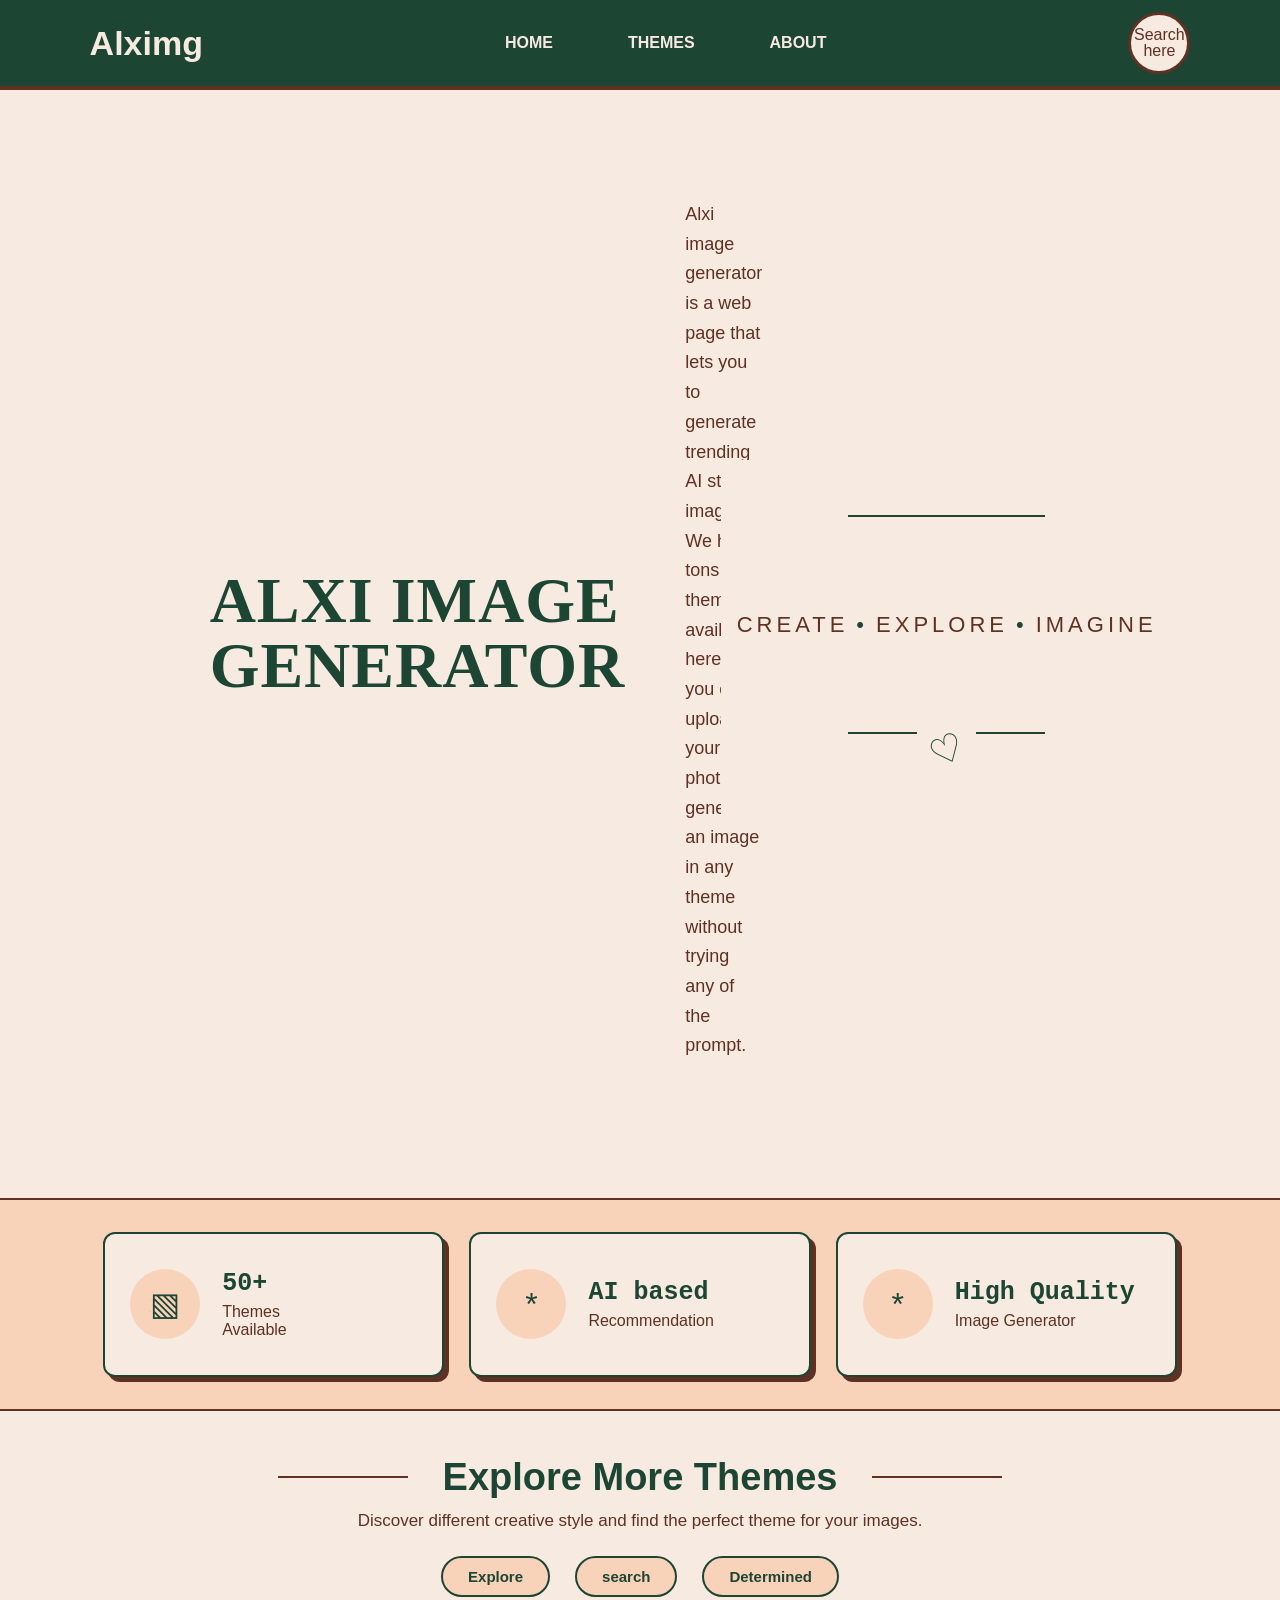
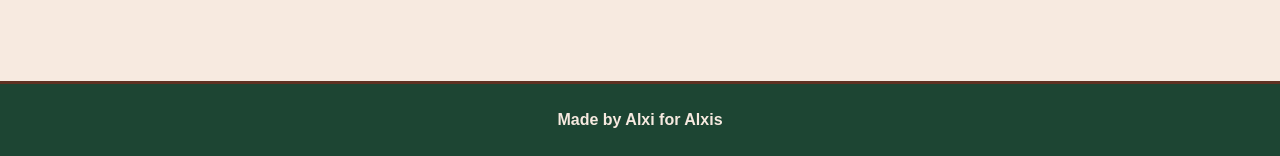
==== index.html @ 95098602 "all about themes page" ====
<!DOCTYPE html>
<html lang="en">

<head>
    <meta charset="UTF-8">
    <meta name="viewport" content="width=device-width, initial-scale=1.0">
    <title>Alxi Image Generator</title>
    <link rel="stylesheet" href="./style.css">
</head>

<body>

    <header class="header">

        <div class="logo">
            Alximg
        </div>

        <nav>
            <a href="#" class="active">HOME</a>
            <a href="#">THEMES</a>
            <a href="#">ABOUT</a>
        </nav>

        <button class="search btn" type="button" aria-label="Search">
            Search here
        </button>

    </header>

    <section class="cute">

        <div class="cute content">

            <h1>ALXI IMAGE GENERATOR</h1>

            <p>
                Alxi image generator is a web page that lets you to generate
                trending AI style images. We have tons of themes available here,
                so you can upload your photo to generate an image in any theme
                without trying any of the prompt.
            </p>

            <button class="browse btn" type="button">
                Browser Themes <span>→</span>
            </button>

        </div>

        <div class="cute decoration">

            <div class="line"></div>

            <div class="creative text">
                CREATE<span>•</span>EXPLORE<span>•</span>IMAGINE
            </div>

            <div class="decoration bottom">

                <div class="small line"></div>

                <div class="leaf">
                    ♡
                </div>

                <div class="small line"></div>

            </div>

        </div>

    </section>

    <section class="features">

        <div class="feature card">

            <div class="feature icon">
                ▧
            </div>

            <div>
                <h2>50+</h2>
                <p>
                    Themes<br>
                    Available
                </p>
            </div>

        </div>

        <div class="feature card">

            <div class="feature icon">
                *
            </div>

            <div>
                <h2>AI based</h2>
                <p>
                    Recommendation
                </p>
            </div>

        </div>

        <div class="feature card">

            <div class="feature icon">
                *
            </div>

            <div>
                <h2>High Quality</h2>
                <p>
                    Image Generator
                </p>
            </div>

        </div>

    </section>

    <section class="themes">

        <div class="theme heading">

            <span></span>

            <h2>Explore More Themes</h2>

            <span></span>

        </div>

        <p>
            Discover different creative style and find the perfect theme for your images.
        </p>

        <div class="theme list">

            <button type="button">Explore</button>
            <button type="button">search</button>
            <button type="button">Determined</button>

        </div>

    </section>

    <footer class="footer">

        <p>
            Made by Alxi for Alxis
        </p>

    </footer>

</body>

</html>
---- style.css ----
:root {
    --forest: #1D4533;
    --cream: #F7EAE0;
    --peach: #F9D2BA;
    --brown: #5E3122;
}

* {
    margin: 0;
    padding: 0;
    box-sizing: border-box;
}

html {
    scroll-behavior: smooth;
}

body {
    font-family: 'Gill Sans', 'Gill Sans MT', Calibri, 'Trebuchet MS', sans-serif;
    background: var(--cream);
    color: var(--brown);
}

.header {
    height: 90px;
    padding: 0 7%;
    display: flex;
    align-items: center;
    justify-content: space-between;
    background: var(--forest);
    border-bottom: 4px solid var(--brown);
}

.logo {
    font-family: 'Trebuchet MS', 'Lucida Sans Unicode', 'Lucida Grande',
        'Lucida Sans', Arial, sans-serif;
    font-size: 34px;
    font-weight: bold;
    color: var(--cream);
}

nav {
    display: flex;
    align-items: center;
    gap: 35px;
}

nav a {
    color: var(--cream);
    text-decoration: none;
    font-size: 16px;
    font-weight: bold;
    padding: 10px 20px;
    border-radius: 25px;
    transition: 0.3s;
}

nav a:hover,
nav a:active {
    background-color: var(--peach);
    color: var(--brown);
}

.search.btn {
    width: 62px;
    height: 62px;
    border-radius: 50%;
    border: 3px solid var(--brown);
    background: var(--cream);
    color: var(--brown);
    font-size: 16px;
    line-height: 1;
    display: flex;
    align-items: center;
    justify-content: center;
    cursor: pointer;
    transition: 0.3s;
}

.search.btn:hover {
    background: var(--peach);
    transform: scale(1.05);
}

.cute {
    min-height: 425px;
    padding: 55px 9%;
    display: flex;
    align-items: center;
    justify-content: space-between;
    gap: 60px;
    background: var(--cream);
}

.cute.content {
    width: 52%;
}

.cute h1 {
    font-family: Cambria, Cochin, Georgia, Times, 'Times New Roman', serif;
    font-size: clamp(42px, 5vw, 66px);
    line-height: 1.02;
    color: var(--forest);
    margin-bottom: 22px;
    letter-spacing: 1px;
}

.cute p {
    max-width: 600px;
    font-family: Impact, Haettenschweiler, 'Arial Narrow Bold', sans-serif;
    font-size: 18px;
    line-height: 1.65;
    color: var(--brown);
    margin-bottom: 27px;
}

.browse.btn {
    padding: 15px 32px;
    border: 3px solid var(--brown);
    border-radius: 35px;
    background: var(--forest);
    color: var(--cream);
    font-family: Arial, "Helvetica Neue", Helvetica, sans-serif;
    font-size: 18px;
    font-weight: bold;
    box-shadow: 0 6px 0 var(--peach);
    transition: 0.25s;
}

.browse.btn span {
    font-size: 25px;
    margin-left: 10px;
}

.browse.btn:hover {
    background: var(--brown);
    transform: translateY(-3px);
    box-shadow: 0 9px 0 var(--peach);
}

.cute.decoration {
    width: 43%;
    min-height: 280px;
    display: flex;
    flex-direction: column;
    align-items: center;
    justify-content: center;
}

.line {
    width: 75%;
    height: 2px;
    background: var(--forest);
    margin-bottom: 35px;
}

.creative.text {
    font-family: 'Lucida Sans', 'Lucida Sans Regular', 'Lucida Grande',
        'Lucida Sans Unicode', Geneva, Verdana, sans-serif;
    font-size: 22px;
    letter-spacing: 4px;
    color: var(--brown);
    text-align: center;
}

.creative.text span {
    color: var(--forest);
    margin: 0 8px;
}

.decoration.bottom {
    width: 75%;
    display: flex;
    align-items: center;
    justify-content: space-between;
    margin-top: 30px;
}

.small.line {
    width: 35%;
    height: 2px;
    background: var(--forest);
}

.leaf {
    font-size: 38px;
    color: var(--forest);
    transform: rotate(-25deg);
}

.features {
    padding: 32px 7%;
    display: flex;
    justify-content: center;
    gap: 25px;
    background: var(--peach);
    border-top: 2px solid var(--brown);
    border-bottom: 2px solid var(--brown);
}

.feature.card {
    width: 31%;
    min-height: 145px;
    padding: 25px;
    display: flex;
    align-items: center;
    gap: 22px;
    background: var(--cream);
    border: 2px solid var(--forest);
    border-radius: 12px;
    box-shadow: 5px 5px 0 var(--brown);
}

.feature.icon {
    min-width: 70px;
    height: 70px;
    border-radius: 50%;
    display: flex;
    align-items: center;
    justify-content: center;
    background: var(--peach);
    color: var(--forest);
    font-size: 32px;
}

.feature.card h2 {
    font-family: 'Courier New', Courier, monospace;
    font-size: 25px;
    color: var(--forest);
    margin-bottom: 5px;
}

.feature.card p {
    font-family: 'Gill Sans', 'Gill Sans MT', Calibri, 'Trebuchet MS', sans-serif;
    font-size: 16px;
    color: var(--brown);
}

.themes {
    min-height: 270px;
    padding: 45px 7%;
    text-align: center;
    background: var(--cream);
}

.theme.heading {
    display: flex;
    align-items: center;
    justify-content: center;
    gap: 35px;
    margin-bottom: 12px;
}

.theme.heading span {
    width: 130px;
    height: 2px;
    background: var(--brown);
}

.theme.heading h2 {
    font-family: Arial, Helvetica, sans-serif;
    font-size: 38px;
    color: var(--forest);
}

.themes > p {
    font-family: Impact, Haettenschweiler, 'Arial Narrow Bold', sans-serif;
    font-size: 17px;
    margin-bottom: 25px;
}

.theme.list {
    display: flex;
    justify-content: center;
    gap: 25px;
    flex-wrap: wrap;
}

.theme.list button {
    padding: 10px 25px;
    border: 2px solid var(--forest);
    border-radius: 25px;
    background: var(--peach);
    color: var(--forest);
    font-weight: bold;
    font-size: 15px;
    cursor: pointer;
    transition: 0.3s;
}

.theme.list button:hover {
    background: var(--forest);
    color: var(--cream);
}

.footer {
    min-height: 75px;
    display: flex;
    align-items: center;
    justify-content: center;
    background: var(--forest);
    color: var(--cream);
    border-top: 3px solid var(--brown);
    font-family: 'Segoe UI', Tahoma, Geneva, Verdana, sans-serif;
    font-weight: bold;
}
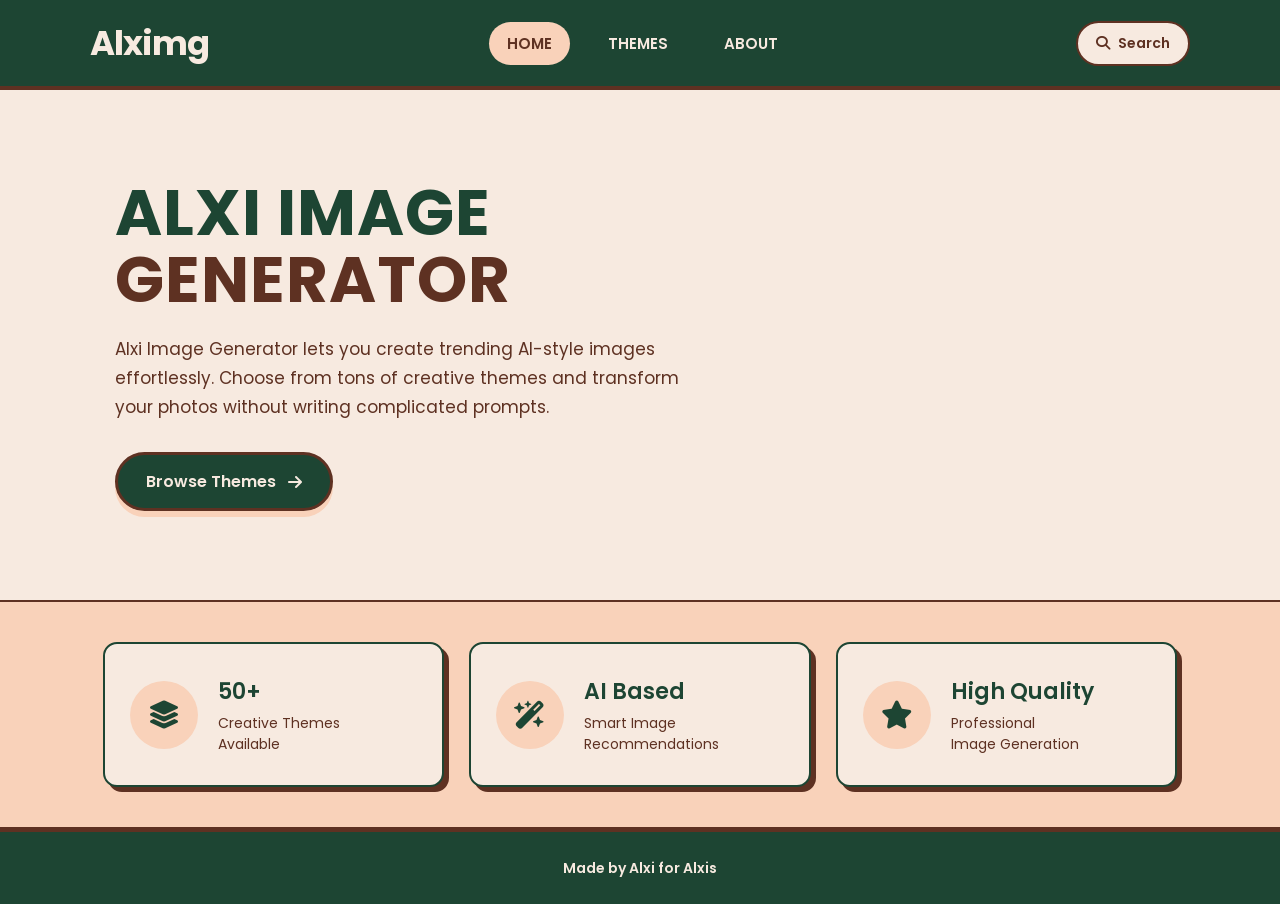
==== commit 5dfc8e37: "feat: refactor layout of index page" ====
--- a/index.html
+++ b/index.html
@@ -1,11 +1,22 @@
-
 <!DOCTYPE html>
 <html lang="en">
 
 <head>
     <meta charset="UTF-8">
     <meta name="viewport" content="width=device-width, initial-scale=1.0">
+
     <title>Alxi Image Generator</title>
+    <link rel="preconnect" href="https://fonts.googleapis.com">
+    <link rel="preconnect" href="https://fonts.gstatic.com" crossorigin>
+
+    <link
+        href="https://fonts.googleapis.com/css2?family=Poppins:wght@400;500;600;700&display=swap"
+        rel="stylesheet"
+    >
+    <link
+        rel="stylesheet"
+        href="https://cdnjs.cloudflare.com/ajax/libs/font-awesome/6.7.2/css/all.min.css"
+    >
     <link rel="stylesheet" href="./style.css">
 </head>
 
@@ -19,134 +30,108 @@
 
         <nav>
             <a href="#" class="active">HOME</a>
-            <a href="#">THEMES</a>
+            <a href="./Theme/">THEMES</a>
             <a href="#">ABOUT</a>
         </nav>
 
-        <button class="search btn" type="button" aria-label="Search">
-            Search here
+        <button class="search-btn" type="button">
+            <i class="fa-solid fa-magnifying-glass"></i>
+            <span>Search</span>
         </button>
 
     </header>
 
-    <section class="cute">
 
-        <div class="cute content">
+    <main>
 
-            <h1>ALXI IMAGE GENERATOR</h1>
+        <section class="hero">
 
-            <p>
-                Alxi image generator is a web page that lets you to generate
-                trending AI style images. We have tons of themes available here,
-                so you can upload your photo to generate an image in any theme
-                without trying any of the prompt.
-            </p>
+            <div class="hero-content">
 
-            <button class="browse btn" type="button">
-                Browser Themes <span>→</span>
-            </button>
+                <h1>
+                    ALXI IMAGE
+                    <span>GENERATOR</span>
+                </h1>
 
-        </div>
+                <p class="hero-description">
+                    Alxi Image Generator lets you create trending AI-style
+                    images effortlessly. Choose from tons of creative themes
+                    and transform your photos without writing complicated prompts.
+                </p>
 
-        <div class="cute decoration">
-
-            <div class="line"></div>
-
-            <div class="creative text">
-                CREATE<span>•</span>EXPLORE<span>•</span>IMAGINE
-            </div>
-
-            <div class="decoration bottom">
-
-                <div class="small line"></div>
-
-                <div class="leaf">
-                    ♡
-                </div>
-
-                <div class="small line"></div>
+                <a href="./Theme/" class="browse-btn">
+                    Browse Themes
+                    <i class="fa-solid fa-arrow-right"></i>
+                </a>
 
             </div>
 
-        </div>
+        </section>
 
-    </section>
 
-    <section class="features">
+        <section class="features">
 
-        <div class="feature card">
 
-            <div class="feature icon">
-                ▧
+            <div class="feature-card">
+
+                <div class="feature-icon">
+                    <i class="fa-solid fa-layer-group"></i>
+                </div>
+
+                <div class="feature-content">
+
+                    <h2>50+</h2>
+
+                    <p>
+                        Creative Themes<br>
+                        Available
+                    </p>
+
+                </div>
+
             </div>
 
-            <div>
-                <h2>50+</h2>
-                <p>
-                    Themes<br>
-                    Available
-                </p>
+            <div class="feature-card">
+
+                <div class="feature-icon">
+                    <i class="fa-solid fa-wand-magic-sparkles"></i>
+                </div>
+
+                <div class="feature-content">
+
+                    <h2>AI Based</h2>
+
+                    <p>
+                        Smart Image<br>
+                        Recommendations
+                    </p>
+
+                </div>
+
             </div>
 
-        </div>
+            <div class="feature-card">
 
-        <div class="feature card">
+                <div class="feature-icon">
+                    <i class="fa-solid fa-star"></i>
+                </div>
 
-            <div class="feature icon">
-                *
+                <div class="feature-content">
+
+                    <h2>High Quality</h2>
+
+                    <p>
+                        Professional<br>
+                        Image Generation
+                    </p>
+
+                </div>
+
             </div>
 
-            <div>
-                <h2>AI based</h2>
-                <p>
-                    Recommendation
-                </p>
-            </div>
+        </section>
 
-        </div>
-
-        <div class="feature card">
-
-            <div class="feature icon">
-                *
-            </div>
-
-            <div>
-                <h2>High Quality</h2>
-                <p>
-                    Image Generator
-                </p>
-            </div>
-
-        </div>
-
-    </section>
-
-    <section class="themes">
-
-        <div class="theme heading">
-
-            <span></span>
-
-            <h2>Explore More Themes</h2>
-
-            <span></span>
-
-        </div>
-
-        <p>
-            Discover different creative style and find the perfect theme for your images.
-        </p>
-
-        <div class="theme list">
-
-            <button type="button">Explore</button>
-            <button type="button">search</button>
-            <button type="button">Determined</button>
-
-        </div>
-
-    </section>
+    </main>
 
     <footer class="footer">
 
--- a/style.css
+++ b/style.css
@@ -1,3 +1,4 @@
+@import url('https://fonts.googleapis.com/css2?family=Poppins:wght@400;500;600;700&display=swap');
 
 :root {
     --forest: #1D4533;
@@ -17,291 +18,597 @@
 }
 
 body {
-    font-family: 'Gill Sans', 'Gill Sans MT', Calibri, 'Trebuchet MS', sans-serif;
+    font-family: 'Poppins', sans-serif;
     background: var(--cream);
     color: var(--brown);
 }
 
 .header {
-    height: 90px;
+    min-height: 90px;
+
     padding: 0 7%;
+
     display: flex;
     align-items: center;
     justify-content: space-between;
+
     background: var(--forest);
+
     border-bottom: 4px solid var(--brown);
 }
 
 .logo {
-    font-family: 'Trebuchet MS', 'Lucida Sans Unicode', 'Lucida Grande',
-        'Lucida Sans', Arial, sans-serif;
+    color: var(--cream);
+
+    font-family: 'Poppins', sans-serif;
     font-size: 34px;
-    font-weight: bold;
+    font-weight: 700;
+
+    letter-spacing: -1px;
+}
+
+nav {
+    display: flex;
+    align-items: center;
+
+    gap: 20px;
+}
+
+nav a {
+    padding: 10px 18px;
+
     color: var(--cream);
-}
-
-nav {
-    display: flex;
-    align-items: center;
-    gap: 35px;
-}
-
-nav a {
-    color: var(--cream);
+
     text-decoration: none;
-    font-size: 16px;
-    font-weight: bold;
-    padding: 10px 20px;
+
+    font-size: 15px;
+    font-weight: 600;
+
     border-radius: 25px;
-    transition: 0.3s;
+
+    transition: 0.3s ease;
 }
 
 nav a:hover,
-nav a:active {
-    background-color: var(--peach);
-    color: var(--brown);
-}
-
-.search.btn {
-    width: 62px;
-    height: 62px;
-    border-radius: 50%;
-    border: 3px solid var(--brown);
+nav a.active {
+    background: var(--peach);
+    color: var(--brown);
+}
+
+.search-btn {
+    display: flex;
+    align-items: center;
+    justify-content: center;
+
+    gap: 8px;
+
+    padding: 10px 18px;
+
+    border: 2px solid var(--brown);
+    border-radius: 25px;
+
     background: var(--cream);
     color: var(--brown);
-    font-size: 16px;
-    line-height: 1;
-    display: flex;
-    align-items: center;
-    justify-content: center;
+
+    font-family: 'Poppins', sans-serif;
+    font-size: 14px;
+    font-weight: 600;
+
     cursor: pointer;
-    transition: 0.3s;
-}
-
-.search.btn:hover {
+
+    transition: 0.3s ease;
+}
+
+.search-btn i {
+    font-size: 14px;
+}
+
+.search-btn:hover {
     background: var(--peach);
-    transform: scale(1.05);
-}
-
-.cute {
-    min-height: 425px;
-    padding: 55px 9%;
+    transform: translateY(-2px);
+}
+
+.hero {
+    min-height: 510px;
+
+    padding: 70px 9%;
+
     display: flex;
     align-items: center;
     justify-content: space-between;
-    gap: 60px;
+
+    gap: 70px;
+
     background: var(--cream);
 }
 
-.cute.content {
-    width: 52%;
-}
-
-.cute h1 {
-    font-family: Cambria, Cochin, Georgia, Times, 'Times New Roman', serif;
-    font-size: clamp(42px, 5vw, 66px);
-    line-height: 1.02;
-    color: var(--forest);
+.hero-content {
+    width: 55%;
+    max-width: 650px;
+
+    text-align: left;
+}
+
+.hero-label {
+    display: inline-flex;
+    align-items: center;
+
+    gap: 8px;
+
+    margin-bottom: 18px;
+
+    color: var(--forest);
+
+    font-size: 13px;
+    font-weight: 600;
+
+    letter-spacing: 2px;
+}
+
+.hero-label i {
+    font-size: 14px;
+}
+
+.hero h1 {
     margin-bottom: 22px;
+
+    color: var(--forest);
+
+    font-family: 'Poppins', sans-serif;
+
+    font-size: clamp(42px, 5vw, 68px);
+    font-weight: 700;
+
+    line-height: 1.05;
+
     letter-spacing: 1px;
 }
 
-.cute p {
+.hero h1 span {
+    display: block;
+
+    color: var(--brown);
+}
+
+.hero-description {
     max-width: 600px;
-    font-family: Impact, Haettenschweiler, 'Arial Narrow Bold', sans-serif;
-    font-size: 18px;
-    line-height: 1.65;
-    color: var(--brown);
-    margin-bottom: 27px;
-}
-
-.browse.btn {
-    padding: 15px 32px;
+
+    margin-bottom: 30px;
+
+    color: var(--brown);
+
+    font-size: 17px;
+    font-weight: 400;
+
+    line-height: 1.7;
+}
+
+.browse-btn {
+    display: inline-flex;
+    align-items: center;
+    justify-content: center;
+
+    gap: 12px;
+
+    padding: 14px 28px;
+
     border: 3px solid var(--brown);
     border-radius: 35px;
+
     background: var(--forest);
     color: var(--cream);
-    font-family: Arial, "Helvetica Neue", Helvetica, sans-serif;
-    font-size: 18px;
-    font-weight: bold;
+
+    text-decoration: none;
+
+    font-family: 'Poppins', sans-serif;
+    font-size: 16px;
+    font-weight: 600;
+
     box-shadow: 0 6px 0 var(--peach);
-    transition: 0.25s;
-}
-
-.browse.btn span {
-    font-size: 25px;
-    margin-left: 10px;
-}
-
-.browse.btn:hover {
+
+    transition: 0.25s ease;
+}
+
+.browse-btn i {
+    font-size: 16px;
+}
+
+.browse-btn:hover {
     background: var(--brown);
+
     transform: translateY(-3px);
+
     box-shadow: 0 9px 0 var(--peach);
 }
 
-.cute.decoration {
-    width: 43%;
-    min-height: 280px;
+.hero-decoration {
+    position: relative;
+
+    width: 40%;
+    min-height: 370px;
+
     display: flex;
     flex-direction: column;
-    align-items: center;
-    justify-content: center;
-}
-
-.line {
-    width: 75%;
+
+    align-items: center;
+    justify-content: center;
+}
+
+.image-card {
+    width: 270px;
+    height: 235px;
+
+    display: flex;
+    flex-direction: column;
+
+    align-items: center;
+    justify-content: center;
+
+    background: var(--peach);
+
+    border: 3px solid var(--forest);
+    border-radius: 28px;
+
+    box-shadow: 8px 8px 0 var(--brown);
+
+    transform: rotate(3deg);
+
+    z-index: 2;
+}
+
+.image-icon {
+    width: 82px;
+    height: 82px;
+
+    margin-bottom: 15px;
+
+    display: flex;
+    align-items: center;
+    justify-content: center;
+
+    border-radius: 20px;
+
+    background: var(--cream);
+    color: var(--forest);
+}
+
+.image-icon i {
+    font-size: 43px;
+}
+
+.image-card h3 {
+    margin-bottom: 3px;
+
+    color: var(--forest);
+
+    font-size: 20px;
+    font-weight: 700;
+
+    letter-spacing: 4px;
+}
+
+.image-card p {
+    color: var(--brown);
+
+    text-align: center;
+
+    font-size: 13px;
+    line-height: 1.5;
+}
+
+.floating-icon {
+    position: absolute;
+
+    width: 50px;
+    height: 50px;
+
+    display: flex;
+    align-items: center;
+    justify-content: center;
+
+    border: 2px solid var(--forest);
+    border-radius: 50%;
+
+    background: var(--cream);
+    color: var(--forest);
+
+    font-size: 20px;
+
+    z-index: 3;
+}
+
+.icon-one {
+    top: 35px;
+    right: 12%;
+}
+
+.icon-two {
+    bottom: 95px;
+    left: 8%;
+}
+
+.icon-three {
+    bottom: 35px;
+    right: 7%;
+}
+
+.icon-four {
+    top: 105px;
+    left: 8%;
+}
+
+.decoration-line {
+    width: 70%;
     height: 2px;
+
+    margin-top: 45px;
+
     background: var(--forest);
-    margin-bottom: 35px;
-}
-
-.creative.text {
-    font-family: 'Lucida Sans', 'Lucida Sans Regular', 'Lucida Grande',
-        'Lucida Sans Unicode', Geneva, Verdana, sans-serif;
-    font-size: 22px;
-    letter-spacing: 4px;
-    color: var(--brown);
-    text-align: center;
-}
-
-.creative.text span {
-    color: var(--forest);
-    margin: 0 8px;
-}
-
-.decoration.bottom {
-    width: 75%;
-    display: flex;
-    align-items: center;
-    justify-content: space-between;
-    margin-top: 30px;
-}
-
-.small.line {
-    width: 35%;
-    height: 2px;
-    background: var(--forest);
-}
-
-.leaf {
-    font-size: 38px;
-    color: var(--forest);
-    transform: rotate(-25deg);
+}
+
+.creative-text {
+    margin-top: 16px;
+
+    color: var(--brown);
+
+    font-size: 12px;
+    font-weight: 600;
+
+    letter-spacing: 3px;
+}
+
+.creative-text span {
+    margin: 0 6px;
+
+    color: var(--forest);
 }
 
 .features {
-    padding: 32px 7%;
-    display: flex;
-    justify-content: center;
+    padding: 40px 7%;
+
+    display: flex;
+    align-items: stretch;
+    justify-content: center;
+
     gap: 25px;
+
     background: var(--peach);
+
     border-top: 2px solid var(--brown);
     border-bottom: 2px solid var(--brown);
 }
 
-.feature.card {
+.feature-card {
     width: 31%;
     min-height: 145px;
+
     padding: 25px;
-    display: flex;
-    align-items: center;
-    gap: 22px;
+
+    display: flex;
+    align-items: center;
+
+    gap: 20px;
+
     background: var(--cream);
+
     border: 2px solid var(--forest);
-    border-radius: 12px;
+    border-radius: 14px;
+
     box-shadow: 5px 5px 0 var(--brown);
-}
-
-.feature.icon {
-    min-width: 70px;
-    height: 70px;
+
+    transition: 0.25s ease;
+}
+
+.feature-card:hover {
+    transform: translateY(-4px);
+}
+
+.feature-icon {
+    flex: 0 0 68px;
+
+    width: 68px;
+    height: 68px;
+
+    display: flex;
+    align-items: center;
+    justify-content: center;
+
     border-radius: 50%;
-    display: flex;
-    align-items: center;
-    justify-content: center;
+
     background: var(--peach);
     color: var(--forest);
-    font-size: 32px;
-}
-
-.feature.card h2 {
-    font-family: 'Courier New', Courier, monospace;
-    font-size: 25px;
-    color: var(--forest);
+}
+
+.feature-icon i {
+    font-size: 28px;
+}
+
+.feature-content {
+    text-align: left;
+}
+
+.feature-content h2 {
     margin-bottom: 5px;
-}
-
-.feature.card p {
-    font-family: 'Gill Sans', 'Gill Sans MT', Calibri, 'Trebuchet MS', sans-serif;
-    font-size: 16px;
-    color: var(--brown);
-}
-
-.themes {
-    min-height: 270px;
-    padding: 45px 7%;
+
+    color: var(--forest);
+
+    font-size: 22px;
+    font-weight: 600;
+}
+
+.feature-content p {
+    color: var(--brown);
+
+    font-size: 14px;
+
+    line-height: 1.5;
+}
+
+.footer {
+    min-height: 75px;
+
+    padding: 20px 7%;
+
+    display: flex;
+    align-items: center;
+    justify-content: center;
+
     text-align: center;
-    background: var(--cream);
-}
-
-.theme.heading {
-    display: flex;
-    align-items: center;
-    justify-content: center;
-    gap: 35px;
-    margin-bottom: 12px;
-}
-
-.theme.heading span {
-    width: 130px;
-    height: 2px;
-    background: var(--brown);
-}
-
-.theme.heading h2 {
-    font-family: Arial, Helvetica, sans-serif;
-    font-size: 38px;
-    color: var(--forest);
-}
-
-.themes > p {
-    font-family: Impact, Haettenschweiler, 'Arial Narrow Bold', sans-serif;
-    font-size: 17px;
-    margin-bottom: 25px;
-}
-
-.theme.list {
-    display: flex;
-    justify-content: center;
-    gap: 25px;
-    flex-wrap: wrap;
-}
-
-.theme.list button {
-    padding: 10px 25px;
-    border: 2px solid var(--forest);
-    border-radius: 25px;
-    background: var(--peach);
-    color: var(--forest);
-    font-weight: bold;
-    font-size: 15px;
-    cursor: pointer;
-    transition: 0.3s;
-}
-
-.theme.list button:hover {
+
     background: var(--forest);
     color: var(--cream);
-}
-
-.footer {
-    min-height: 75px;
-    display: flex;
-    align-items: center;
-    justify-content: center;
-    background: var(--forest);
-    color: var(--cream);
+
     border-top: 3px solid var(--brown);
-    font-family: 'Segoe UI', Tahoma, Geneva, Verdana, sans-serif;
-    font-weight: bold;
-}+}
+
+.footer p {
+    font-size: 14px;
+    font-weight: 600;
+}
+
+@media (max-width: 900px) {
+
+    .header {
+        padding: 15px 5%;
+    }
+
+    .hero {
+        padding: 60px 7%;
+
+        gap: 40px;
+    }
+
+    .hero h1 {
+        font-size: 48px;
+    }
+
+    .feature-card {
+        padding: 20px;
+    }
+
+    .feature-icon {
+        flex-basis: 58px;
+
+        width: 58px;
+        height: 58px;
+    }
+
+    .feature-icon i {
+        font-size: 24px;
+    }
+
+    .feature-content h2 {
+        font-size: 19px;
+    }
+
+}
+
+@media (max-width: 700px) {
+
+    .header {
+        min-height: auto;
+
+        padding: 18px 6%;
+
+        flex-wrap: wrap;
+
+        gap: 15px;
+    }
+
+    .logo {
+        font-size: 28px;
+    }
+
+    nav {
+        order: 3;
+
+        width: 100%;
+
+        justify-content: center;
+
+        gap: 5px;
+    }
+
+    nav a {
+        padding: 8px 11px;
+
+        font-size: 12px;
+    }
+
+    .search-btn {
+        padding: 9px 14px;
+
+        font-size: 12px;
+    }
+
+    .hero {
+        min-height: auto;
+
+        padding: 55px 7%;
+
+        flex-direction: column;
+
+        align-items: flex-start;
+
+        gap: 55px;
+    }
+
+    .hero-content {
+        width: 100%;
+
+        max-width: 100%;
+    }
+
+    .hero-label {
+        font-size: 11px;
+
+        letter-spacing: 1.5px;
+    }
+
+    .hero h1 {
+        margin-bottom: 18px;
+
+        font-size: clamp(38px, 11vw, 55px);
+    }
+
+    .hero-description {
+        font-size: 15px;
+    }
+
+    .hero-decoration {
+        width: 100%;
+
+        min-height: 330px;
+    }
+
+    .image-card {
+        width: 245px;
+        height: 215px;
+    }
+
+    .floating-icon {
+        width: 45px;
+        height: 45px;
+
+        font-size: 17px;
+    }
+
+    .features {
+        padding: 35px 7%;
+
+        flex-direction: column;
+
+        gap: 20px;
+    }
+
+    .feature-card {
+        width: 100%;
+
+        min-height: 125px;
+    }
+
+    .footer {
+        min-height: 65px;
+    }
+
+}
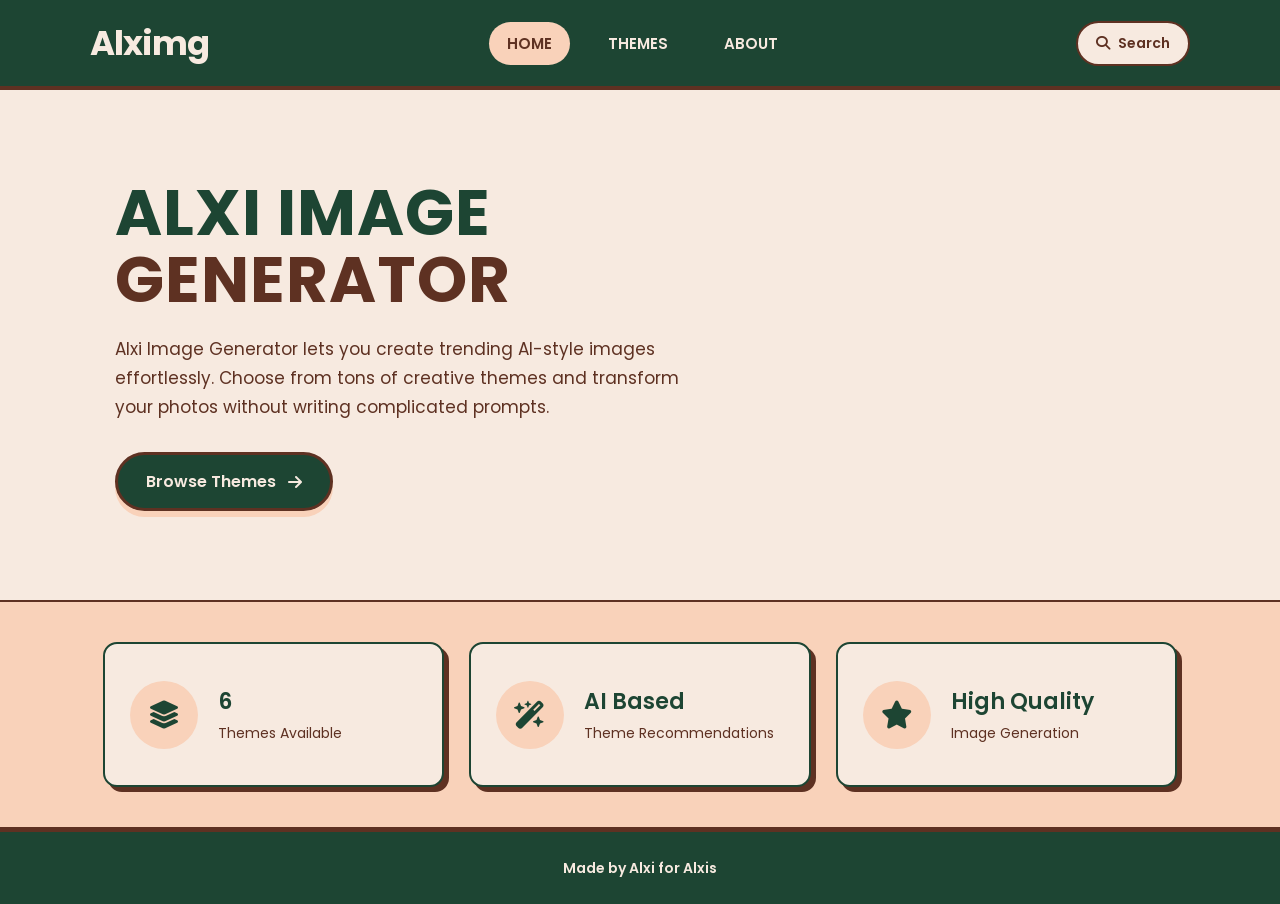
==== commit 99007eb8: "all about few changes in index.html" ====
--- a/index.html
+++ b/index.html
@@ -80,11 +80,10 @@
 
                 <div class="feature-content">
 
-                    <h2>50+</h2>
+                    <h2>6</h2>
 
                     <p>
-                        Creative Themes<br>
-                        Available
+                        Themes Available
                     </p>
 
                 </div>
@@ -102,8 +101,7 @@
                     <h2>AI Based</h2>
 
                     <p>
-                        Smart Image<br>
-                        Recommendations
+                        Theme Recommendations
                     </p>
 
                 </div>
@@ -121,7 +119,6 @@
                     <h2>High Quality</h2>
 
                     <p>
-                        Professional<br>
                         Image Generation
                     </p>
 
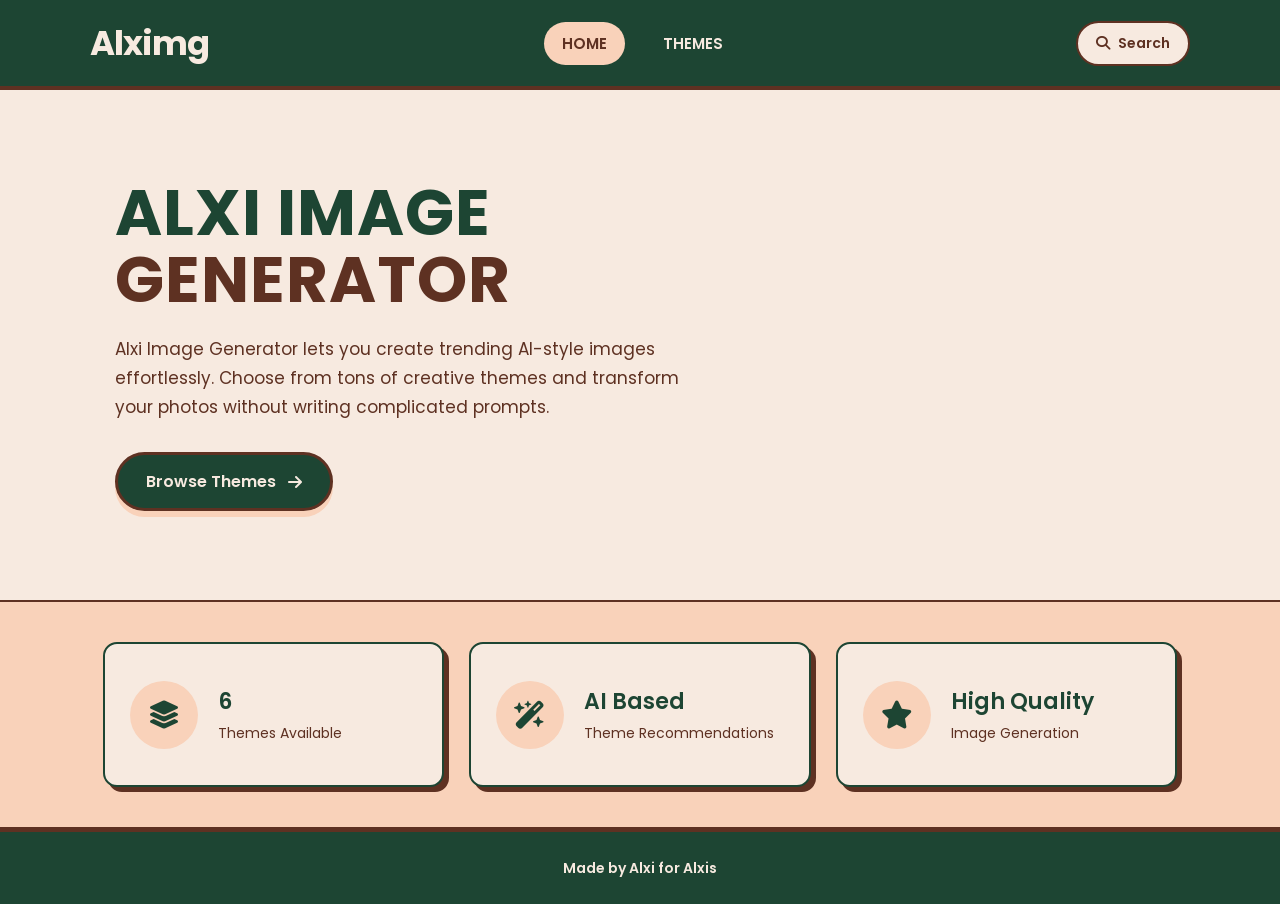
==== commit 0e446d90: "i removing the unused theme button from the nav bar" ====
--- a/index.html
+++ b/index.html
@@ -21,7 +21,6 @@
 </head>
 
 <body>
-
     <header class="header">
 
         <div class="logo">
@@ -31,7 +30,6 @@
         <nav>
             <a href="#" class="active">HOME</a>
             <a href="./Theme/">THEMES</a>
-            <a href="#">ABOUT</a>
         </nav>
 
         <button class="search-btn" type="button">
@@ -140,4 +138,4 @@
 
 </body>
 
-</html>
+</html>
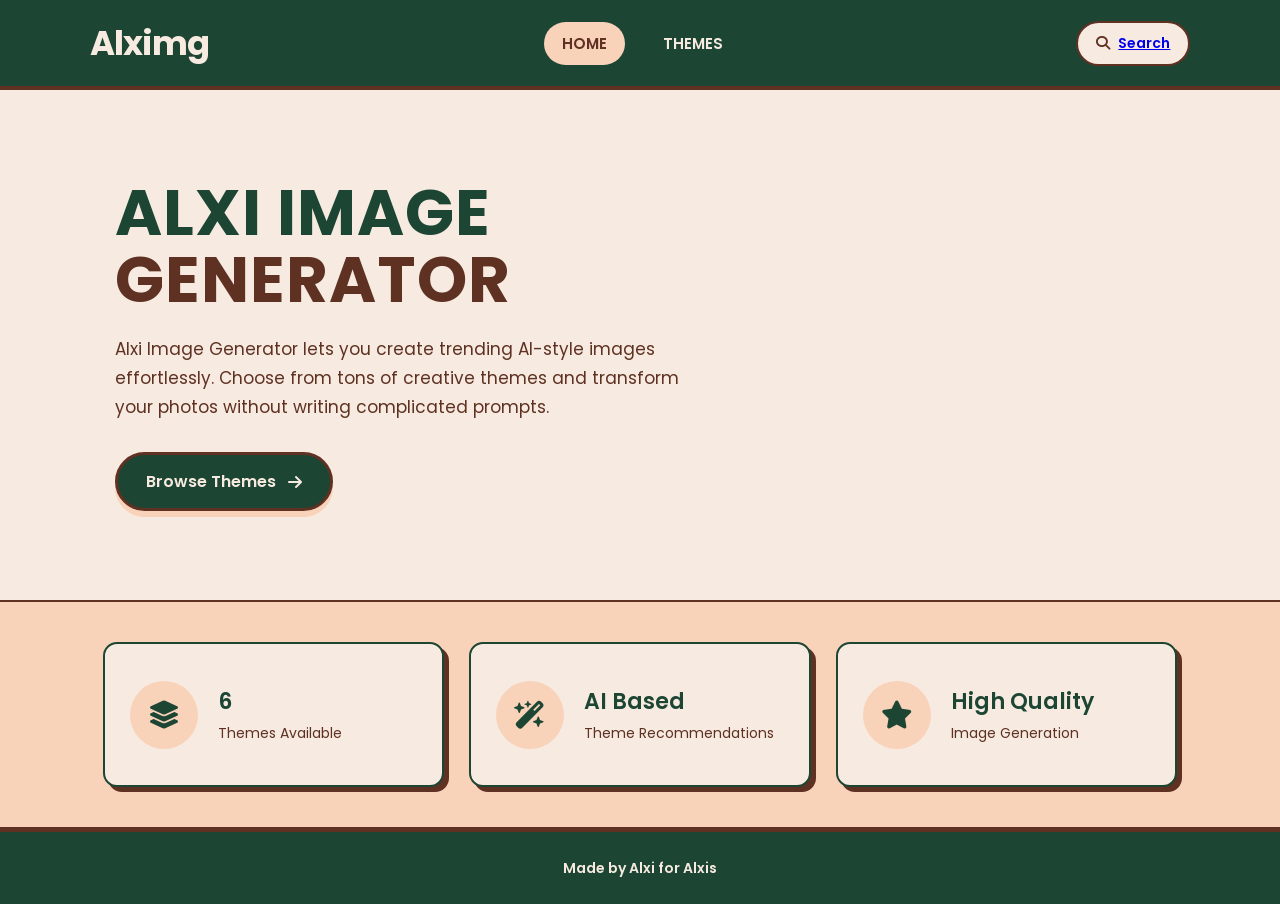
==== commit 7571fdb5: "making search button in the nav working" ====
--- a/index.html
+++ b/index.html
@@ -34,7 +34,8 @@
 
         <button class="search-btn" type="button">
             <i class="fa-solid fa-magnifying-glass"></i>
-            <span>Search</span>
+     <a href="./Theme/#theme-search">Search</a>
+
         </button>
 
     </header>
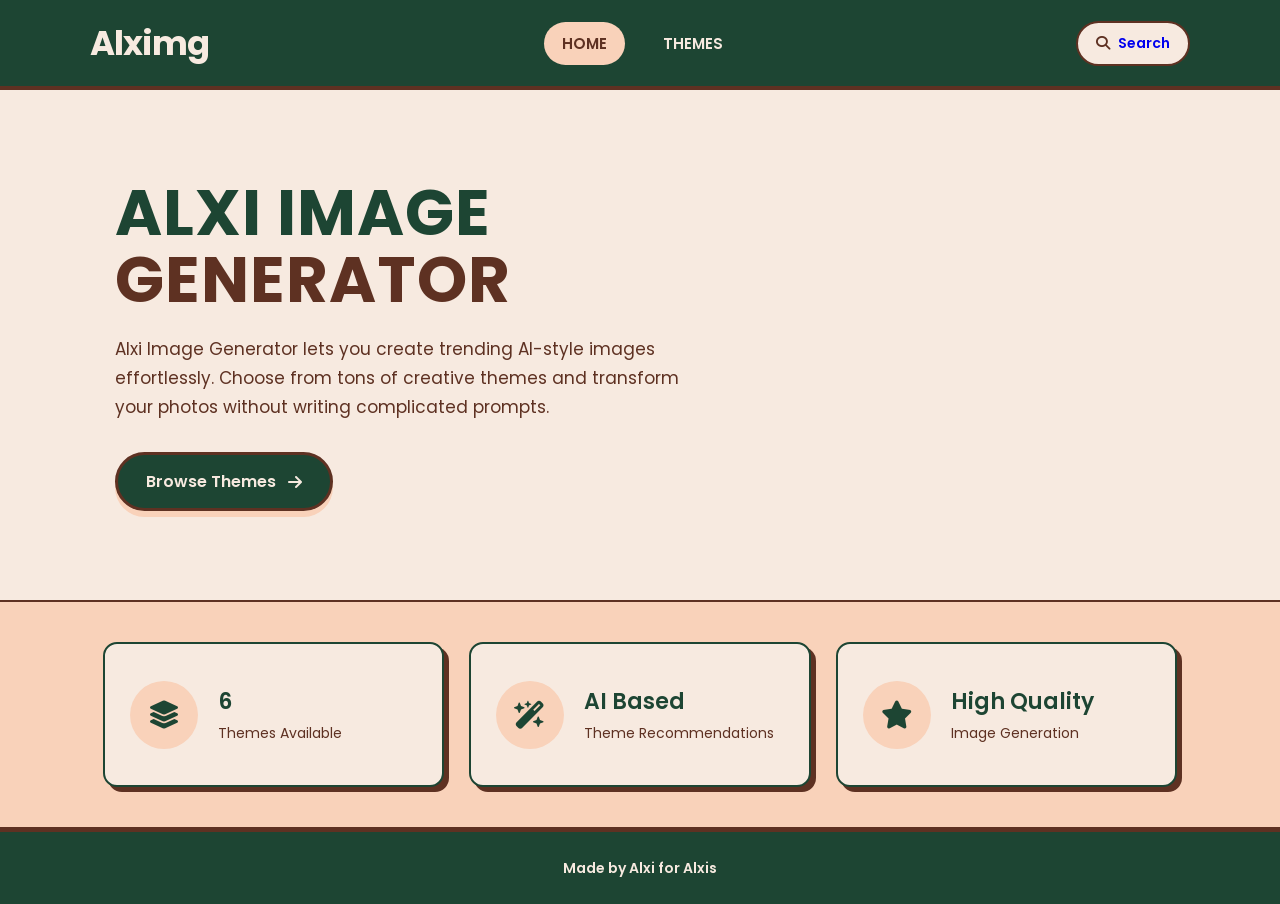
==== commit 991f088b: "feat: code formatting using zed's default formatter" ====
--- a/index.html
+++ b/index.html
@@ -1,142 +1,104 @@
-<!DOCTYPE html>
+<!doctype html>
 <html lang="en">
+    <head>
+        <meta charset="UTF-8" />
+        <meta name="viewport" content="width=device-width, initial-scale=1.0" />
 
-<head>
-    <meta charset="UTF-8">
-    <meta name="viewport" content="width=device-width, initial-scale=1.0">
+        <title>Alxi Image Generator</title>
+        <link rel="preconnect" href="https://fonts.googleapis.com" />
+        <link rel="preconnect" href="https://fonts.gstatic.com" crossorigin />
 
-    <title>Alxi Image Generator</title>
-    <link rel="preconnect" href="https://fonts.googleapis.com">
-    <link rel="preconnect" href="https://fonts.gstatic.com" crossorigin>
+        <link
+            href="https://fonts.googleapis.com/css2?family=Poppins:wght@400;500;600;700&display=swap"
+            rel="stylesheet"
+        />
+        <link
+            rel="stylesheet"
+            href="https://cdnjs.cloudflare.com/ajax/libs/font-awesome/6.7.2/css/all.min.css"
+        />
+        <link rel="stylesheet" href="./style.css" />
+    </head>
 
-    <link
-        href="https://fonts.googleapis.com/css2?family=Poppins:wght@400;500;600;700&display=swap"
-        rel="stylesheet"
-    >
-    <link
-        rel="stylesheet"
-        href="https://cdnjs.cloudflare.com/ajax/libs/font-awesome/6.7.2/css/all.min.css"
-    >
-    <link rel="stylesheet" href="./style.css">
-</head>
+    <body>
+        <header class="header">
+            <div class="logo">Alximg</div>
 
-<body>
-    <header class="header">
+            <nav>
+                <a href="#" class="active">HOME</a>
+                <a href="./Theme/">THEMES</a>
+            </nav>
 
-        <div class="logo">
-            Alximg
-        </div>
+            <button class="search-btn" type="button">
+                <i class="fa-solid fa-magnifying-glass"></i>
+                <a href="./Themes/#theme-search" style="text-decoration: none"
+                    >Search</a
+                >
+            </button>
+        </header>
 
-        <nav>
-            <a href="#" class="active">HOME</a>
-            <a href="./Theme/">THEMES</a>
-        </nav>
+        <main>
+            <section class="hero">
+                <div class="hero-content">
+                    <h1>
+                        ALXI IMAGE
+                        <span>GENERATOR</span>
+                    </h1>
 
-        <button class="search-btn" type="button">
-            <i class="fa-solid fa-magnifying-glass"></i>
-     <a href="./Theme/#theme-search">Search</a>
+                    <p class="hero-description">
+                        Alxi Image Generator lets you create trending AI-style
+                        images effortlessly. Choose from tons of creative themes
+                        and transform your photos without writing complicated
+                        prompts.
+                    </p>
 
-        </button>
+                    <a href="./Theme/" class="browse-btn">
+                        Browse Themes
+                        <i class="fa-solid fa-arrow-right"></i>
+                    </a>
+                </div>
+            </section>
 
-    </header>
+            <section class="features">
+                <div class="feature-card">
+                    <div class="feature-icon">
+                        <i class="fa-solid fa-layer-group"></i>
+                    </div>
 
+                    <div class="feature-content">
+                        <h2>6</h2>
 
-    <main>
-
-        <section class="hero">
-
-            <div class="hero-content">
-
-                <h1>
-                    ALXI IMAGE
-                    <span>GENERATOR</span>
-                </h1>
-
-                <p class="hero-description">
-                    Alxi Image Generator lets you create trending AI-style
-                    images effortlessly. Choose from tons of creative themes
-                    and transform your photos without writing complicated prompts.
-                </p>
-
-                <a href="./Theme/" class="browse-btn">
-                    Browse Themes
-                    <i class="fa-solid fa-arrow-right"></i>
-                </a>
-
-            </div>
-
-        </section>
-
-
-        <section class="features">
-
-
-            <div class="feature-card">
-
-                <div class="feature-icon">
-                    <i class="fa-solid fa-layer-group"></i>
+                        <p>Themes Available</p>
+                    </div>
                 </div>
 
-                <div class="feature-content">
+                <div class="feature-card">
+                    <div class="feature-icon">
+                        <i class="fa-solid fa-wand-magic-sparkles"></i>
+                    </div>
 
-                    <h2>6</h2>
+                    <div class="feature-content">
+                        <h2>AI Based</h2>
 
-                    <p>
-                        Themes Available
-                    </p>
-
+                        <p>Theme Recommendations</p>
+                    </div>
                 </div>
 
-            </div>
+                <div class="feature-card">
+                    <div class="feature-icon">
+                        <i class="fa-solid fa-star"></i>
+                    </div>
 
-            <div class="feature-card">
+                    <div class="feature-content">
+                        <h2>High Quality</h2>
 
-                <div class="feature-icon">
-                    <i class="fa-solid fa-wand-magic-sparkles"></i>
+                        <p>Image Generation</p>
+                    </div>
                 </div>
+            </section>
+        </main>
 
-                <div class="feature-content">
-
-                    <h2>AI Based</h2>
-
-                    <p>
-                        Theme Recommendations
-                    </p>
-
-                </div>
-
-            </div>
-
-            <div class="feature-card">
-
-                <div class="feature-icon">
-                    <i class="fa-solid fa-star"></i>
-                </div>
-
-                <div class="feature-content">
-
-                    <h2>High Quality</h2>
-
-                    <p>
-                        Image Generation
-                    </p>
-
-                </div>
-
-            </div>
-
-        </section>
-
-    </main>
-
-    <footer class="footer">
-
-        <p>
-            Made by Alxi for Alxis
-        </p>
-
-    </footer>
-
-</body>
-
-</html>+        <footer class="footer">
+            <p>Made by Alxi for Alxis</p>
+        </footer>
+    </body>
+</html>
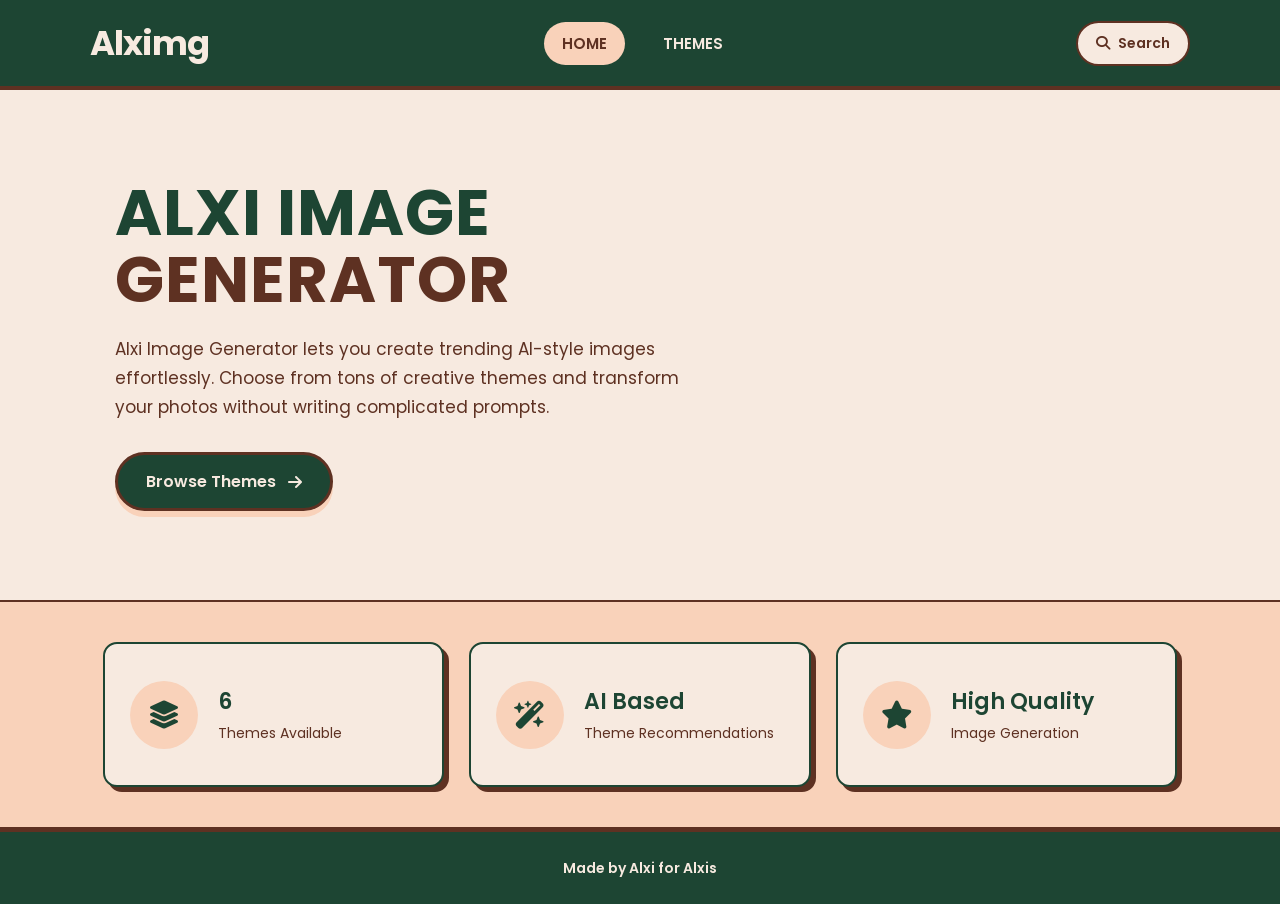
==== commit ac37dfa2: "fix: made whole search button a link instead of that text only" ====
--- a/index.html
+++ b/index.html
@@ -27,13 +27,12 @@
                 <a href="#" class="active">HOME</a>
                 <a href="./Theme/">THEMES</a>
             </nav>
-
-            <button class="search-btn" type="button">
-                <i class="fa-solid fa-magnifying-glass"></i>
-                <a href="./Themes/#theme-search" style="text-decoration: none"
-                    >Search</a
-                >
-            </button>
+            <a href="./Themes/#theme-search" style="text-decoration: none">
+                <button class="search-btn" type="button">
+                    <i class="fa-solid fa-magnifying-glass"></i>
+                    Search
+                </button>
+            </a>
         </header>
 
         <main>
